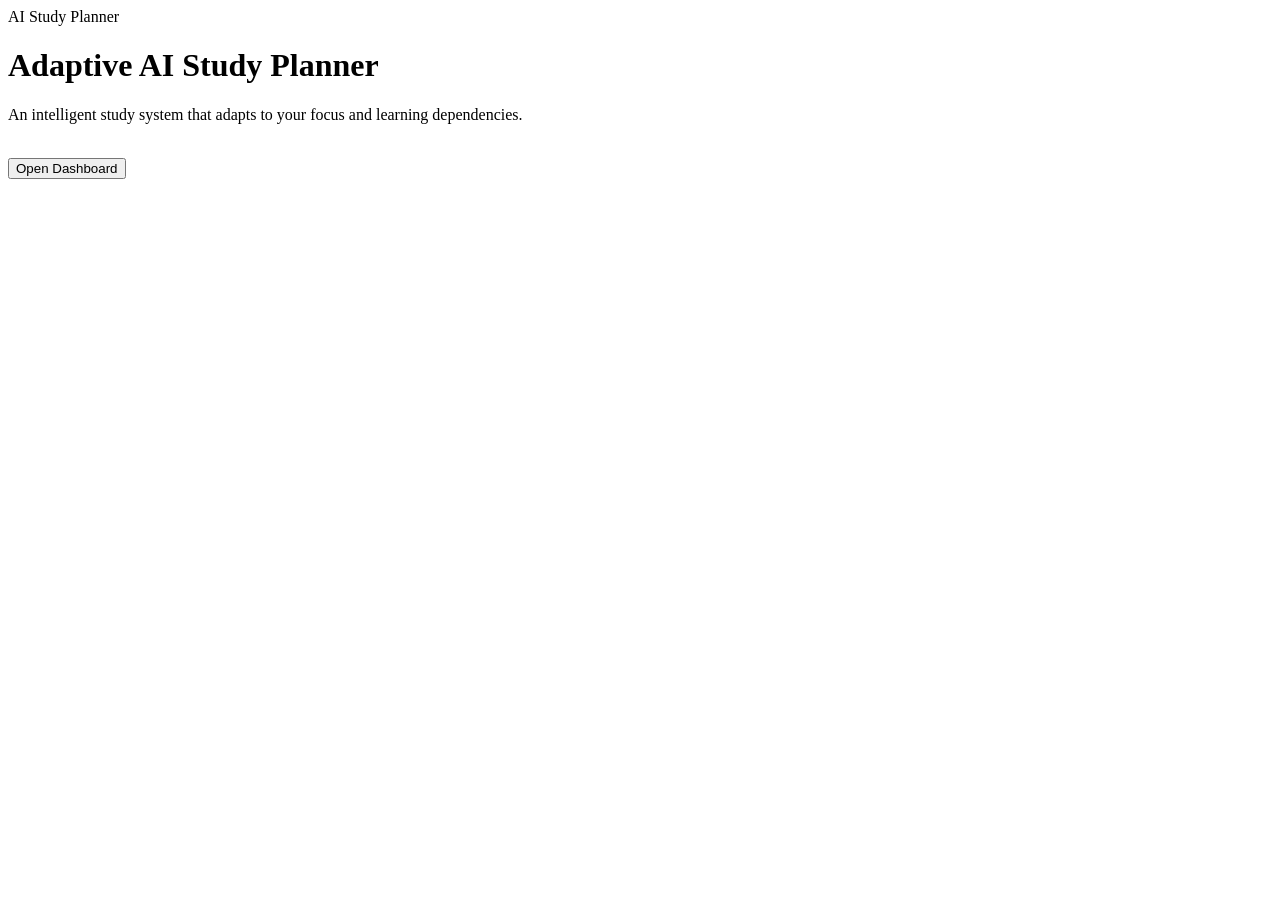
==== ai-study-planner/templates/index.html @ f2ada65c "Add files via upload" ====
<!DOCTYPE html>
<html>

<head>

<title>Adaptive AI Study Planner</title>

<link rel="stylesheet" href="/static/style.css">

</head>

<body>

<div class="navbar">
<div class="logo">AI Study Planner</div>
</div>

<div class="container">

<div class="card">

<h1>Adaptive AI Study Planner</h1>

<p>
An intelligent study system that adapts to your focus and learning dependencies.
</p>

<br>

<button onclick="location.href='/dashboard'">
Open Dashboard
</button>

</div>

</div>

</body>
</html>
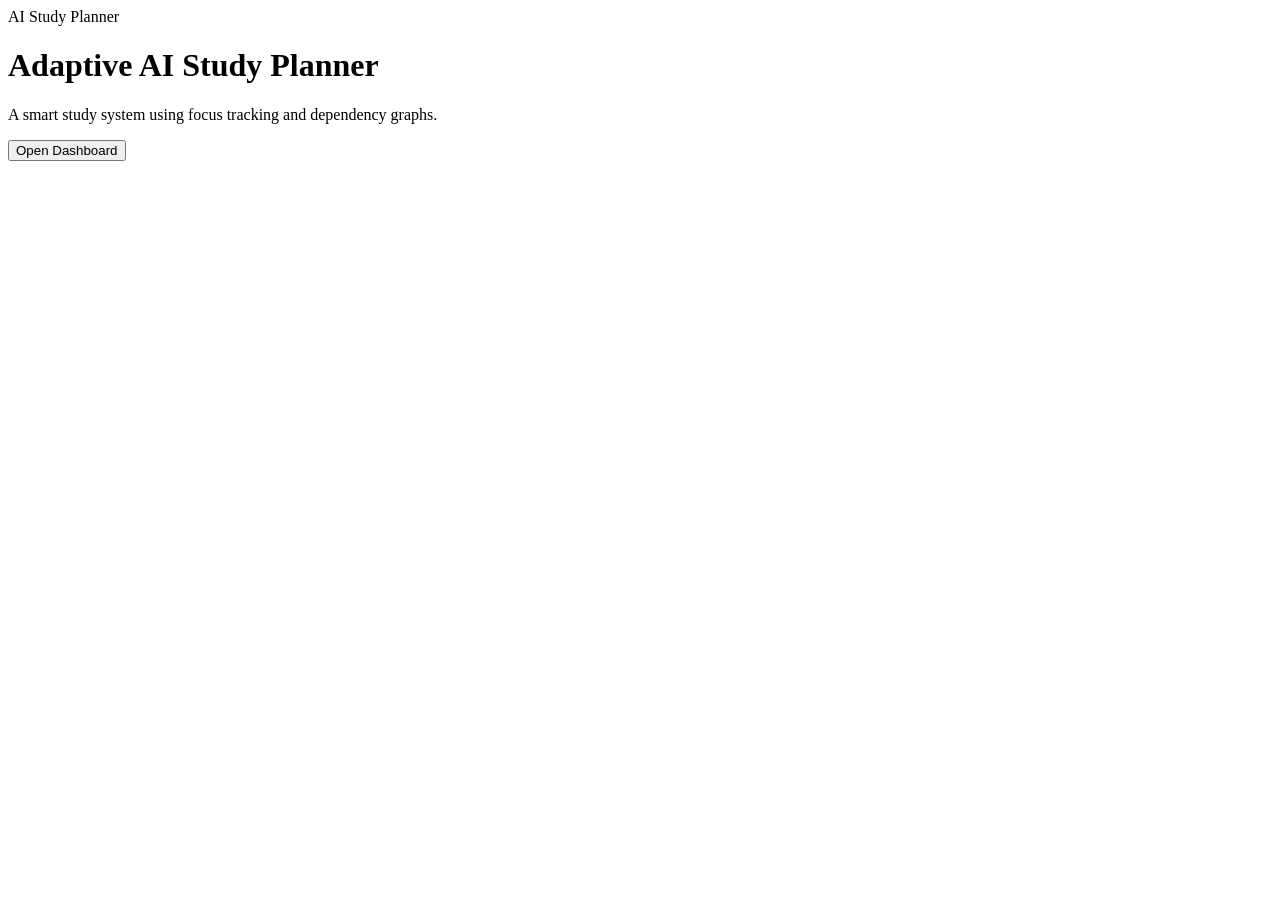
==== commit 85050f9e: "Update index.html" ====
--- a/ai-study-planner/templates/index.html
+++ b/ai-study-planner/templates/index.html
@@ -1,12 +1,8 @@
 <!DOCTYPE html>
 <html>
-
 <head>
-
-<title>Adaptive AI Study Planner</title>
-
+<title>AI Study Planner</title>
 <link rel="stylesheet" href="/static/style.css">
-
 </head>
 
 <body>
@@ -22,10 +18,8 @@
 <h1>Adaptive AI Study Planner</h1>
 
 <p>
-An intelligent study system that adapts to your focus and learning dependencies.
+A smart study system using focus tracking and dependency graphs.
 </p>
-
-<br>
 
 <button onclick="location.href='/dashboard'">
 Open Dashboard
@@ -36,4 +30,4 @@
 </div>
 
 </body>
-</html>+</html>
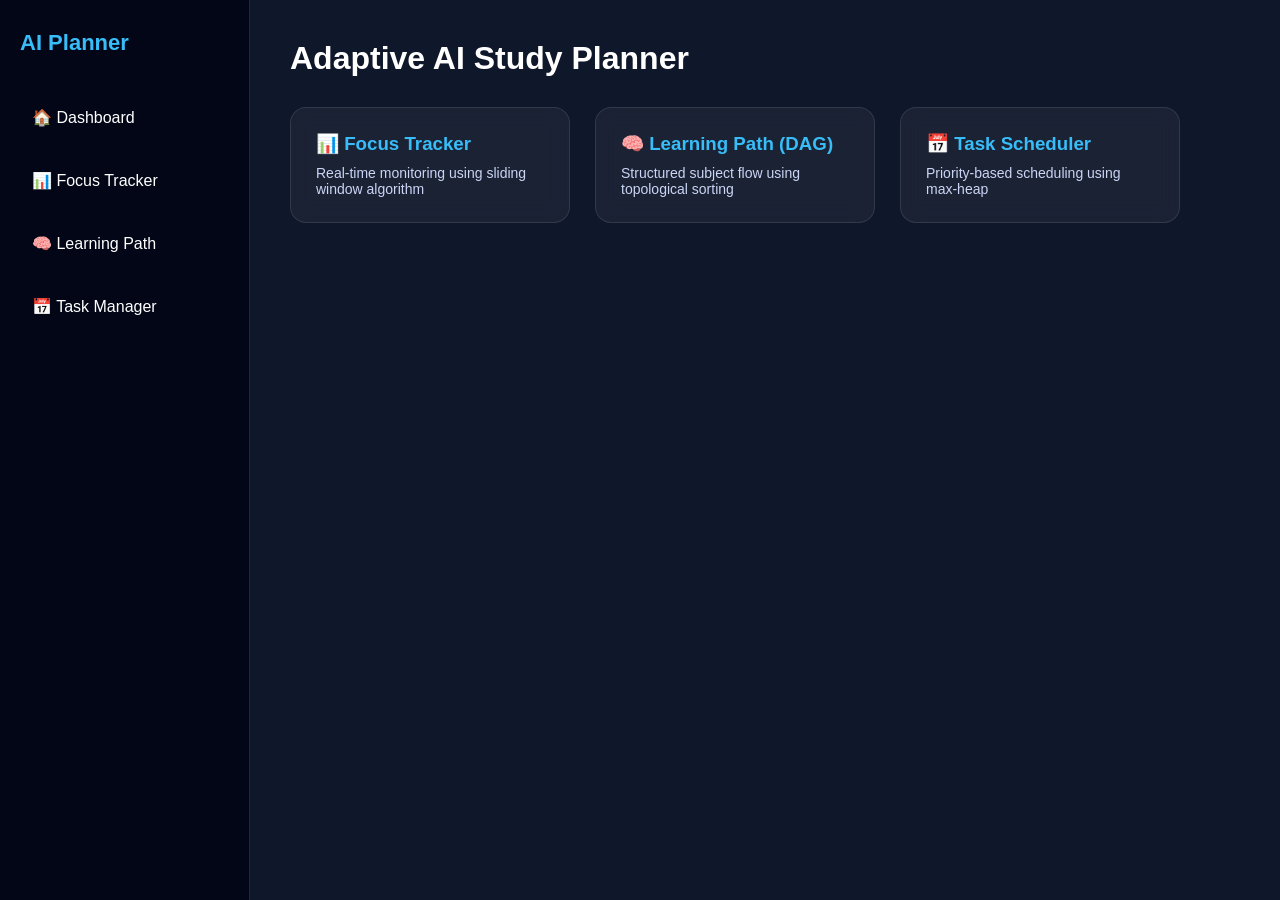
==== commit 93ef0c73: "index.html" ====
--- a/ai-study-planner/templates/index.html
+++ b/ai-study-planner/templates/index.html
@@ -1,33 +1,153 @@
 <!DOCTYPE html>
-<html>
+<html lang="en">
 <head>
-<title>AI Study Planner</title>
-<link rel="stylesheet" href="/static/style.css">
+<meta charset="UTF-8">
+<title>Adaptive AI Study Planner</title>
+
+<style>
+    * {
+        margin: 0;
+        padding: 0;
+        box-sizing: border-box;
+        font-family: 'Segoe UI', sans-serif;
+    }
+
+    body {
+        background: #0f172a;
+        color: white;
+        height: 100vh;
+        display: flex;
+    }
+
+    /* Sidebar */
+    .sidebar {
+        width: 250px;
+        background: #020617;
+        padding: 30px 20px;
+        display: flex;
+        flex-direction: column;
+        gap: 20px;
+        border-right: 1px solid #1e293b;
+    }
+
+    .logo {
+        font-size: 22px;
+        font-weight: bold;
+        margin-bottom: 20px;
+        color: #38bdf8;
+    }
+
+    .nav-item {
+        padding: 12px;
+        border-radius: 10px;
+        cursor: pointer;
+        transition: 0.3s;
+    }
+
+    .nav-item:hover {
+        background: #1e293b;
+    }
+
+    /* Main content */
+    .main {
+        flex: 1;
+        padding: 40px;
+    }
+
+    h1 {
+        margin-bottom: 30px;
+    }
+
+    .cards {
+        display: flex;
+        gap: 25px;
+        flex-wrap: wrap;
+    }
+
+    .card {
+        background: rgba(255,255,255,0.05);
+        backdrop-filter: blur(10px);
+        border: 1px solid rgba(255,255,255,0.1);
+        width: 280px;
+        padding: 25px;
+        border-radius: 16px;
+        transition: 0.3s;
+        cursor: pointer;
+    }
+
+    .card:hover {
+        transform: translateY(-8px);
+        border-color: #38bdf8;
+    }
+
+    .card h3 {
+        margin-bottom: 10px;
+        color: #38bdf8;
+    }
+
+    .card p {
+        font-size: 14px;
+        color: #cbd5f5;
+    }
+
+    /* Glow effect */
+    .card::after {
+        content: "";
+        position: absolute;
+        inset: 0;
+        border-radius: 16px;
+        opacity: 0;
+        transition: 0.3s;
+    }
+
+    .card:hover::after {
+        opacity: 1;
+    }
+
+</style>
 </head>
 
 <body>
 
-<div class="navbar">
-<div class="logo">AI Study Planner</div>
+<!-- Sidebar -->
+<div class="sidebar">
+    <div class="logo">AI Planner</div>
+
+    <div class="nav-item" onclick="goTo('index.html')">🏠 Dashboard</div>
+    <div class="nav-item" onclick="goTo('focusscore_final.html')">📊 Focus Tracker</div>
+    <div class="nav-item" onclick="goTo('DAG_final.html')">🧠 Learning Path</div>
+    <div class="nav-item" onclick="goTo('priorityqueue.html')">📅 Task Manager</div>
 </div>
 
-<div class="container">
+<!-- Main -->
+<div class="main">
+    <h1>Adaptive AI Study Planner</h1>
 
-<div class="card">
+    <div class="cards">
 
-<h1>Adaptive AI Study Planner</h1>
+        <div class="card" onclick="goTo('focusscore_final.html')">
+            <h3>📊 Focus Tracker</h3>
+            <p>Real-time monitoring using sliding window algorithm</p>
+        </div>
 
-<p>
-A smart study system using focus tracking and dependency graphs.
-</p>
+        <div class="card" onclick="goTo('DAG_final.html')">
+            <h3>🧠 Learning Path (DAG)</h3>
+            <p>Structured subject flow using topological sorting</p>
+        </div>
 
-<button onclick="location.href='/dashboard'">
-Open Dashboard
-</button>
+        <div class="card" onclick="goTo('priorityqueue.html')">
+            <h3>📅 Task Scheduler</h3>
+            <p>Priority-based scheduling using max-heap</p>
+        </div>
 
+    </div>
 </div>
 
-</div>
+<script>
+function goTo(page){
+    window.location.href = page;
+}
+</script>
 
 </body>
 </html>
